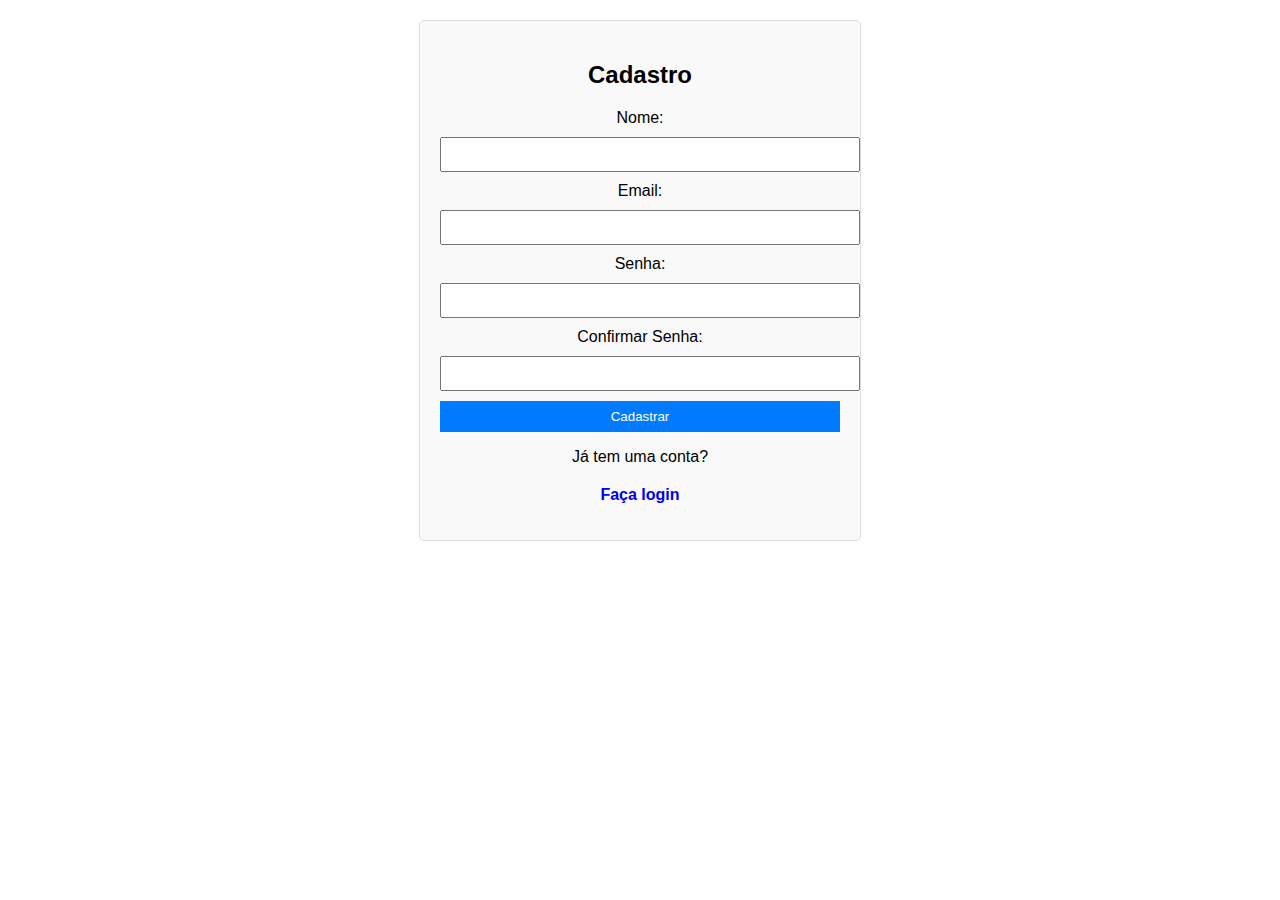
==== src/modules/auth/register.html @ cc3a73b0 "first commit" ====
<!DOCTYPE html>
<html lang="pt-BR">
<head>
    <meta charset="UTF-8">
    <meta name="viewport" content="width=device-width, initial-scale=1.0">
    <title>Cadastro</title>
    <link rel="stylesheet" href="../../shared/styles.css">
    <link rel="stylesheet" href="auth.css">
    <script src="../../shared/alasql.min.js"></script>
    <script src="../../shared/db.js"></script>
    <script src="authService.js"></script>
    <script src="authController.js" defer></script>
</head>
<body>
    <div class="auth-container">
        <h2>Cadastro</h2>
        <form id="registerForm">
            <label>Nome:</label>
            <input type="text" id="nome" required>

            <label>Email:</label>
            <input type="email" id="email" required>

            <label>Senha:</label>
            <input type="password" id="senha" required>

            <label>Confirmar Senha:</label>
            <input type="password" id="confirmarSenha" required>

            <button type="submit">Cadastrar</button>
        </form>
        <p>Já tem uma conta? <a href="login.html">Faça login</a></p>
    </div>
</body>
</html>
---- src/shared/styles.css ----
body {
    font-family: Arial, sans-serif;
    margin: 20px;
    text-align: center;
}

.container {
    max-width: 400px;
    margin: auto;
    padding: 20px;
    border: 1px solid #ddd;
    border-radius: 5px;
    background: #f9f9f9;
}

a {
    display: block;
    margin-top: 20px;
    text-decoration: none;
    font-weight: bold;
}
---- src/modules/auth/auth.css ----
.auth-container {
    max-width: 400px;
    margin: auto;
    padding: 20px;
    border: 1px solid #ddd;
    border-radius: 5px;
    background: #f9f9f9;
    text-align: center;
}

input, button {
    display: block;
    width: 100%;
    margin: 10px 0;
    padding: 8px;
}

button {
    background: #007bff;
    color: white;
    border: none;
    cursor: pointer;
}

button:hover {
    background: #0056b3;
}
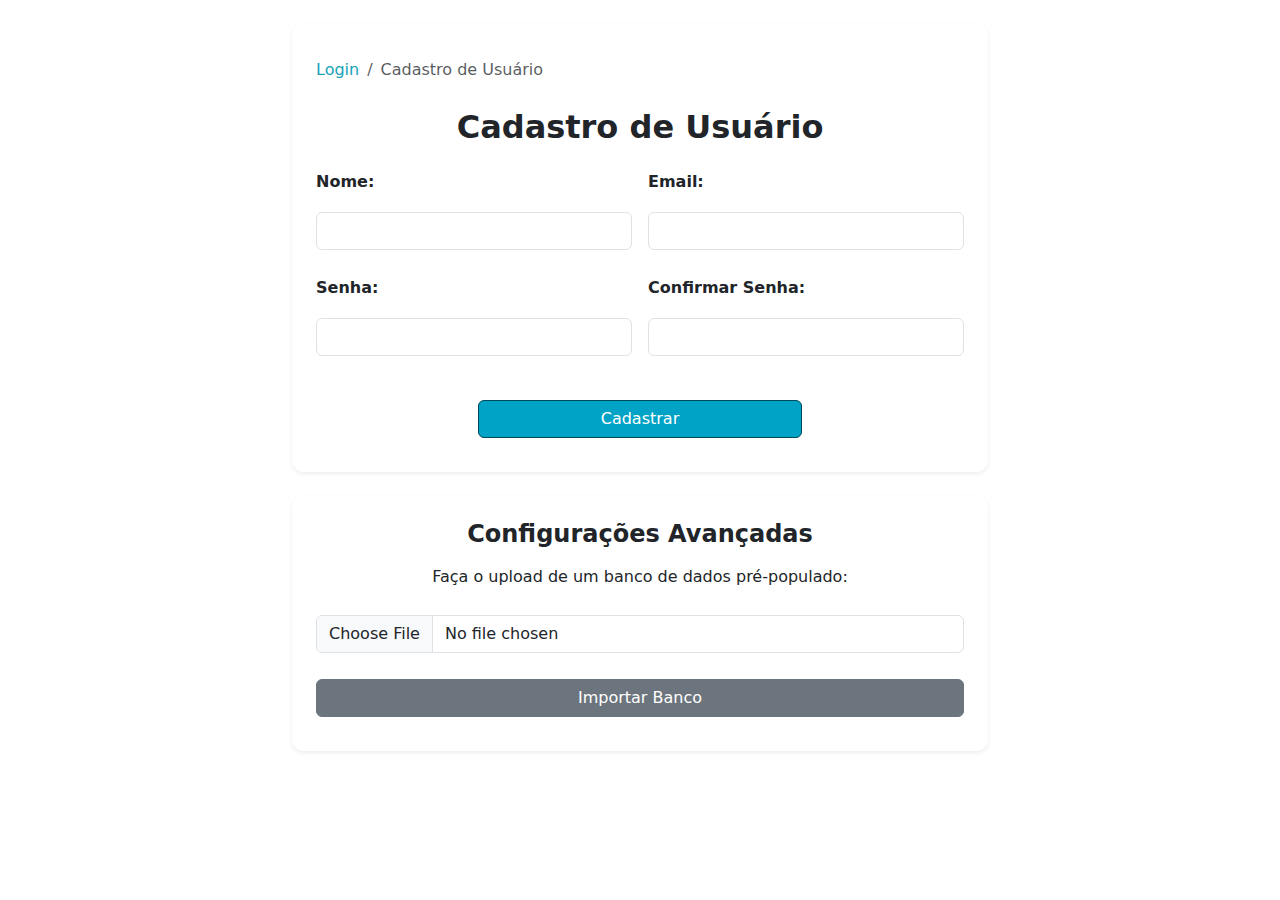
==== commit 34a5b8ca: "feat: Continuação desenvolvimento." ====
--- a/src/modules/auth/register.html
+++ b/src/modules/auth/register.html
@@ -3,33 +3,74 @@
 <head>
     <meta charset="UTF-8">
     <meta name="viewport" content="width=device-width, initial-scale=1.0">
-    <title>Cadastro</title>
+    <title>Cadastro de Usuário</title>
+
+    <!-- Bootstrap CSS -->
+    <link href="https://cdn.jsdelivr.net/npm/bootstrap@5.3.0/dist/css/bootstrap.min.css" rel="stylesheet">
+    
     <link rel="stylesheet" href="../../shared/styles.css">
     <link rel="stylesheet" href="auth.css">
+
     <script src="../../shared/alasql.min.js"></script>
     <script src="../../shared/db.js"></script>
-    <script src="authService.js"></script>
     <script src="authController.js" defer></script>
+    <script src="../../app.js"></script>
 </head>
 <body>
-    <div class="auth-container">
-        <h2>Cadastro</h2>
-        <form id="registerForm">
-            <label>Nome:</label>
-            <input type="text" id="nome" required>
+    <div class="container mt-4">
+        <div class="card p-4 shadow-sm">
+            <!-- Breadcrumb -->
+            <nav aria-label="breadcrumb">
+                <ol class="breadcrumb">
+                    <li class="breadcrumb-item"><a href="login.html">Login</a></li>
+                    <li class="breadcrumb-item active" aria-current="page">Cadastro de Usuário</li>
+                </ol>
+            </nav>
 
-            <label>Email:</label>
-            <input type="email" id="email" required>
+            <h2 class="text-center mb-4">Cadastro de Usuário</h2>
 
-            <label>Senha:</label>
-            <input type="password" id="senha" required>
+            <!-- Formulário de Cadastro -->
+            <form id="registerForm">
+                <div class="row g-3">
+                    <div class="col-md-6">
+                        <label class="form-label fw-bold">Nome:</label>
+                        <input type="text" id="nome" class="form-control" required>
+                    </div>
 
-            <label>Confirmar Senha:</label>
-            <input type="password" id="confirmarSenha" required>
+                    <div class="col-md-6">
+                        <label class="form-label fw-bold">Email:</label>
+                        <input type="email" id="email" class="form-control" required>
+                    </div>
 
-            <button type="submit">Cadastrar</button>
-        </form>
-        <p>Já tem uma conta? <a href="login.html">Faça login</a></p>
+                    <div class="col-md-6">
+                        <label class="form-label fw-bold">Senha:</label>
+                        <input type="password" id="senha" class="form-control" required>
+                    </div>
+
+                    <div class="col-md-6">
+                        <label class="form-label fw-bold">Confirmar Senha:</label>
+                        <input type="password" id="confirmarSenha" class="form-control" required>
+                    </div>
+                </div>
+
+                <div class="text-center mt-4">
+                    <button type="submit" class="btn btn-primary w-50">Cadastrar</button>
+                </div>
+            </form>
+        </div>
+
+        <!-- Configurações Avançadas -->
+        <div class="card p-4 mt-4 shadow-sm">
+            <h4 class="text-center mb-3">Configurações Avançadas</h4>
+            <p class="text-center">Faça o upload de um banco de dados pré-populado:</p>
+            <div class="text-center">
+                <input type="file" id="uploadDb" accept=".json" class="form-control">
+                <button id="btnUpload" class="btn btn-secondary mt-3">Importar Banco</button>
+            </div>
+        </div>
     </div>
+
+    <!-- Bootstrap JS -->
+    <script src="https://cdn.jsdelivr.net/npm/bootstrap@5.3.0/dist/js/bootstrap.bundle.min.js"></script>
 </body>
 </html>
--- a/src/shared/styles.css
+++ b/src/shared/styles.css
@@ -1,21 +1,56 @@
-body {
-    font-family: Arial, sans-serif;
-    margin: 20px;
-    text-align: center;
+:root {
+    --primary-color: #00A2C6; /* Azul padrão */
+    --primary-dark: #004A5A;  /* Tom mais escuro para contrastes */
+    --text-light: #ffffff;  /* Cor branca para textos em fundo azul */
 }
 
-.container {
-    max-width: 400px;
-    margin: auto;
-    padding: 20px;
-    border: 1px solid #ddd;
-    border-radius: 5px;
-    background: #f9f9f9;
+.breadcrumb {
+    background: none; /* Remove fundo branco */
+    font-size: 16px;
+    padding: 10px 0;
 }
 
-a {
-    display: block;
-    margin-top: 20px;
+.breadcrumb-item a {
+    color: var(--primary-color); /* Usa a cor azul padrão */
     text-decoration: none;
-    font-weight: bold;
 }
+
+.breadcrumb-item a:hover {
+    text-decoration: underline;
+}
+
+
+/* Aplicando a cor padrão nos botões */
+.btn-primary {
+    background-color: var(--primary-color);
+    border-color: var(--primary-dark);
+    color: var(--text-light);
+}
+
+.btn-primary:hover {
+    background-color: var(--primary-dark);
+    border-color: var(--primary-dark);
+}
+
+/* Aplicando a cor no menu lateral */
+.sidebar {
+    background-color: var(--primary-dark);
+}
+
+.sidebar .nav-link {
+    color: var(--text-light);
+}
+
+.sidebar .nav-link:hover {
+    background-color: var(--primary-color);
+}
+
+.btn-success {
+    background-color: var(--primary-color) !important;
+    border-color: var(--primary-dark) !important;
+}
+
+.btn-success:hover {
+    background-color: var(--primary-dark) !important;
+}
+
--- a/src/modules/auth/auth.css
+++ b/src/modules/auth/auth.css
@@ -25,3 +25,44 @@
 button:hover {
     background: #0056b3;
 }
+
+/* Aumenta o tamanho do container  */
+.container {
+    max-width: 720px;
+}
+
+/* Ajusta os cards */
+.card {
+    border-radius: 12px;
+    border: none;
+    background: #ffffff;
+}
+
+/* inputs */
+.form-control-lg {
+    font-size: 16px;
+    padding: 8px 12px;
+}
+
+/* Ajusta os botões para o mesmo tamanho */
+.btn-lg {
+    font-size: 18px;
+    padding: 12px 16px;
+    font-weight: bold;
+}
+
+/* Ajuste de espaçamento para os títulos */
+h2, h4 {
+    font-weight: bold;
+}
+
+/* Breadcrumb */
+.breadcrumb-item a {
+    color: #17a2b8; 
+    text-decoration: none;
+}
+
+.breadcrumb-item a:hover {
+    text-decoration: underline;
+}
+
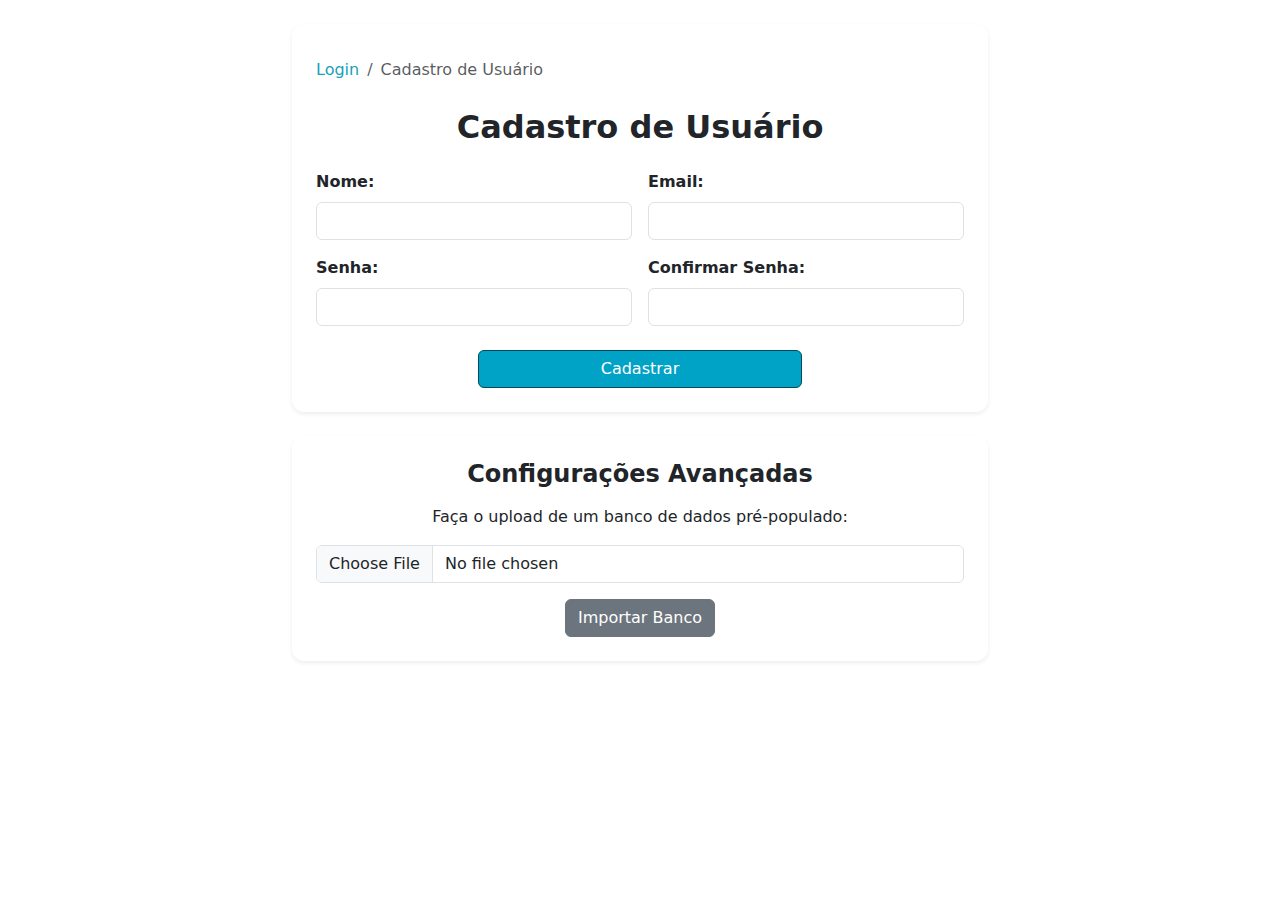
==== commit 1e6c8bec: "feat: Continuação desenvolvimento." ====
--- a/src/modules/auth/register.html
+++ b/src/modules/auth/register.html
@@ -13,6 +13,7 @@
 
     <script src="../../shared/alasql.min.js"></script>
     <script src="../../shared/db.js"></script>
+    <script src="authService.js"></script>
     <script src="authController.js" defer></script>
     <script src="../../app.js"></script>
 </head>
--- a/src/modules/auth/auth.css
+++ b/src/modules/auth/auth.css
@@ -1,30 +1,69 @@
-.auth-container {
-    max-width: 400px;
-    margin: auto;
-    padding: 20px;
-    border: 1px solid #ddd;
-    border-radius: 5px;
-    background: #f9f9f9;
+/* Define o fundo da tela de login igual ao Dashboard */
+.auth-body {
+    background-color: #003b5c; /* Azul escuro */
+}
+
+/* Centraliza o card de login */
+.auth-card {
+    max-width: 360px;
+    width: 100%;
+    border-radius: 12px;
+    border: none;
+    background: #ffffff;
+    padding: 2rem;
+}
+
+/* Estiliza "AgroSys" no mesmo padrão do Dashboard */
+.agrosys-logo {
+    font-size: 2rem;
+    font-weight: bold;
+    color: #003b5c; /* Azul escuro */
+    text-transform: uppercase;
     text-align: center;
 }
 
-input, button {
-    display: block;
-    width: 100%;
-    margin: 10px 0;
-    padding: 8px;
+.agrosys-logo span {
+    color: #17a2b8; /* Azul claro */
 }
 
-button {
-    background: #007bff;
+/* Ajusta os inputs do login para ficarem iguais aos do Dashboard */
+.custom-input {
+    font-size: 16px;
+    padding: 8px 12px;
+    border-radius: 8px;
+    border: 1px solid #ccc;
+    background-color: #f8f9fa;
+}
+
+/* Ajusta os botões para manter o padrão */
+.custom-btn {
+    font-size: 16px;
+    padding: 10px;
+    border-radius: 8px;
+    font-weight: bold;
+    background-color: #17a2b8;
     color: white;
     border: none;
-    cursor: pointer;
+    transition: background 0.3s ease-in-out;
 }
 
-button:hover {
-    background: #0056b3;
+.custom-btn:hover {
+    background-color: #1287a8;
 }
+
+/* Ajusta o link do cadastro */
+.custom-link {
+    color: #17a2b8;
+    text-decoration: none;
+    font-weight: bold;
+}
+
+.custom-link:hover {
+    text-decoration: underline;
+}
+
+
+
 
 /* Aumenta o tamanho do container  */
 .container {
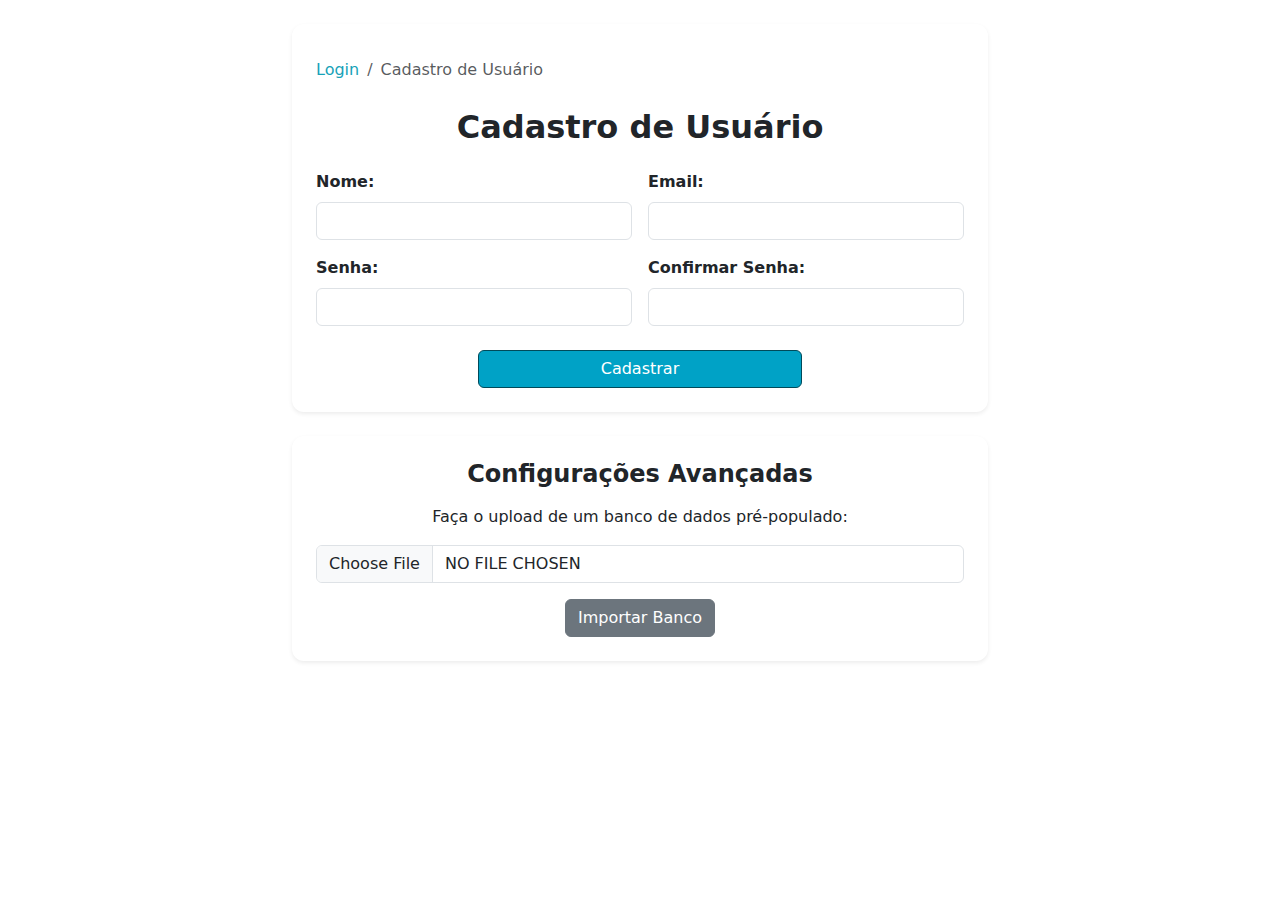
==== commit 2a9e9c6e: "feat: mínimo de 3 caracteres para senha." ====
--- a/src/modules/auth/register.html
+++ b/src/modules/auth/register.html
@@ -13,8 +13,8 @@
 
     <script src="../../shared/alasql.min.js"></script>
     <script src="../../shared/db.js"></script>
-    <script src="authService.js"></script>
-    <script src="authController.js" defer></script>
+    <script src="authService.js" type="module"></script>
+    <script src="authController.js" type="module" defer></script>
     <script src="../../app.js"></script>
 </head>
 <body>
@@ -45,7 +45,7 @@
 
                     <div class="col-md-6">
                         <label class="form-label fw-bold">Senha:</label>
-                        <input type="password" id="senha" class="form-control" required>
+                        <input type="password" id="senha" class="form-control" required minlength="3">
                     </div>
 
                     <div class="col-md-6">
--- a/src/shared/styles.css
+++ b/src/shared/styles.css
@@ -54,3 +54,11 @@
     background-color: var(--primary-dark) !important;
 }
 
+/* Padrão de letras */
+
+/* Uniformidade do projeto - Todos os inputs (exceto senha e email) ficam automaticamente em maiúsculas */
+input:not([type="password"]):not([type="email"]),
+textarea {
+    text-transform: uppercase;
+}
+
